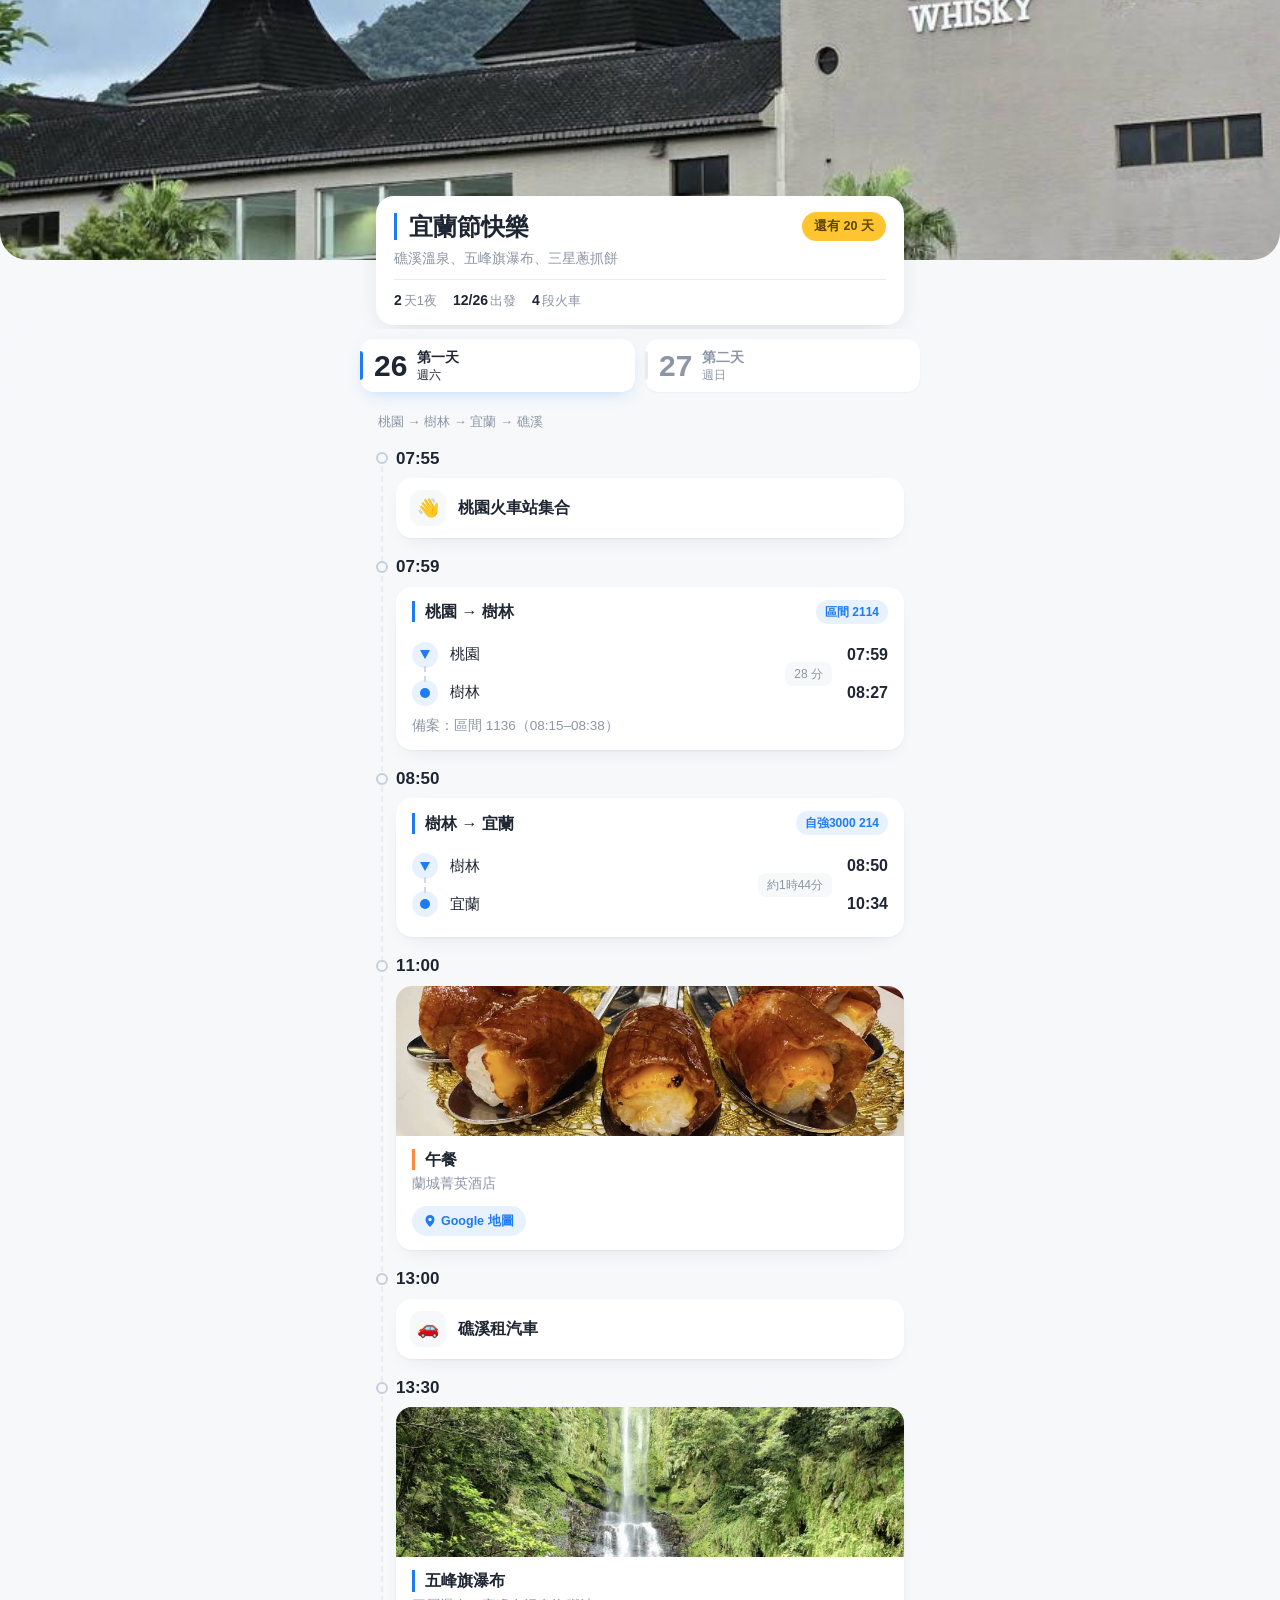
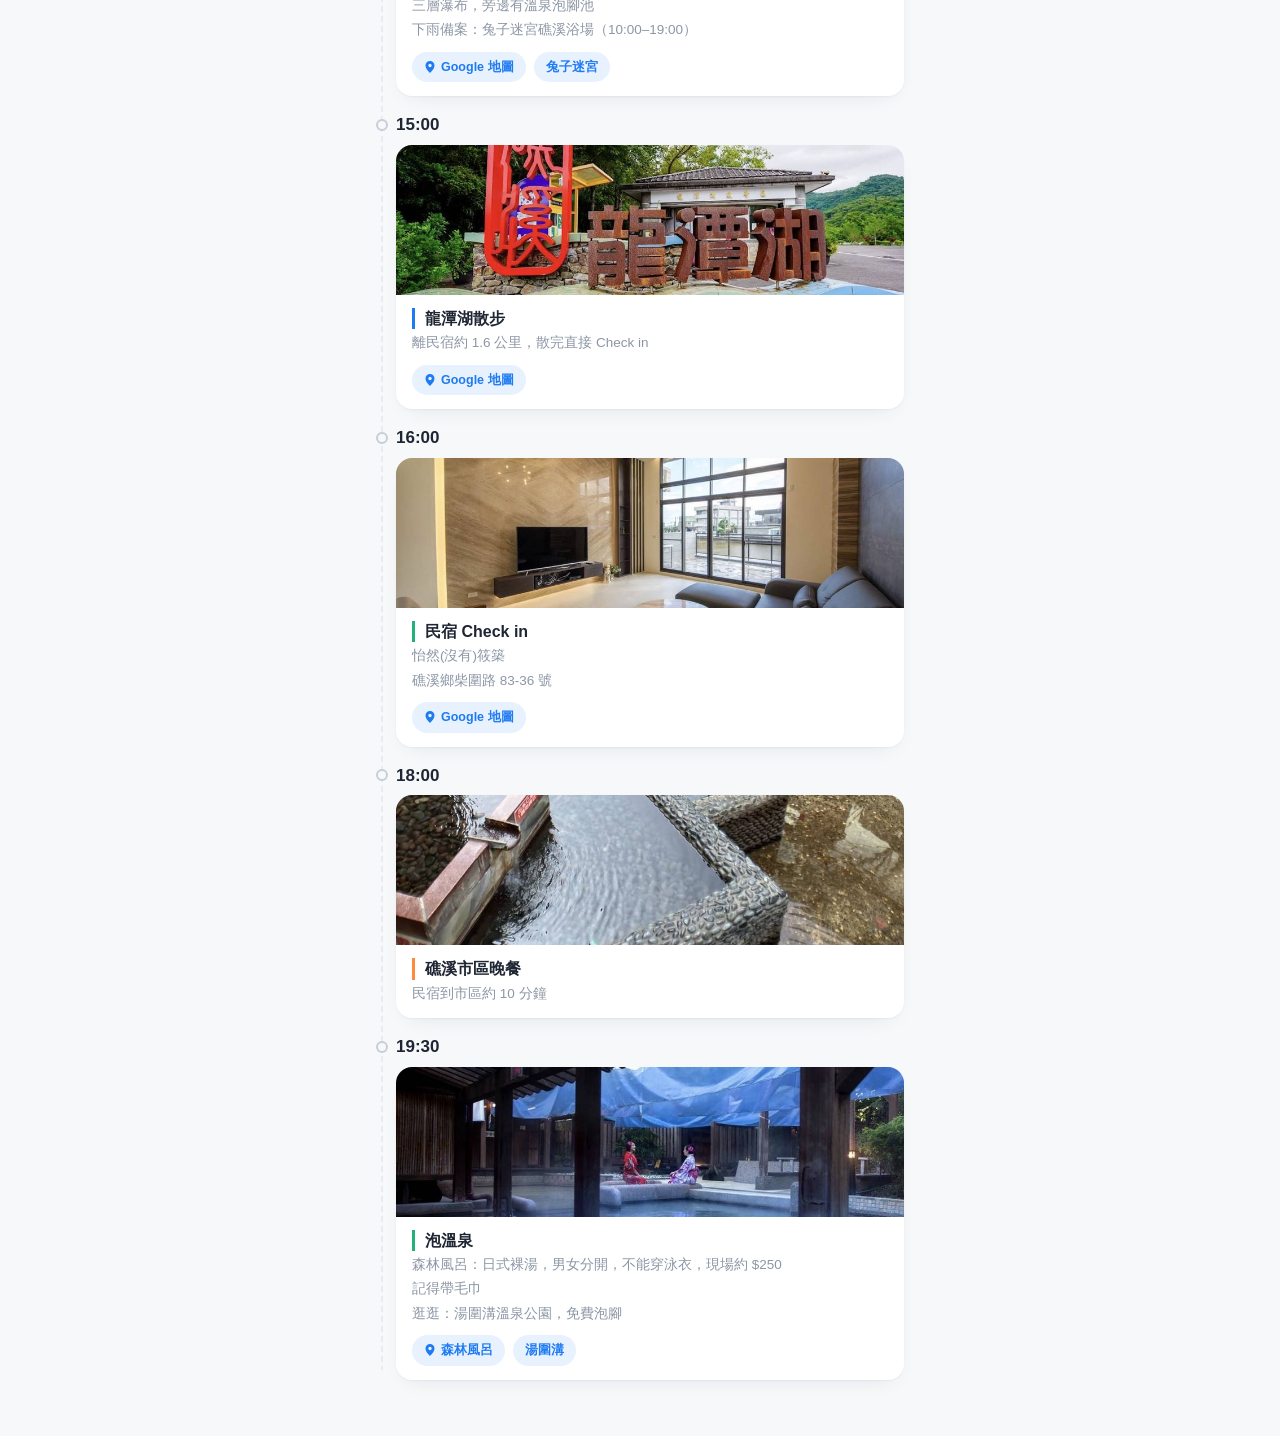
==== yilan-trip/index.html @ 86fcc251 "Publish Yilan trip itinerary" ====
<!DOCTYPE html>
<html lang="zh-Hant">
<head>
<meta charset="UTF-8">
<meta name="viewport" content="width=device-width, initial-scale=1, viewport-fit=cover">
<meta name="apple-mobile-web-app-capable" content="yes">
<meta name="theme-color" content="#f6f8fa">
<meta name="color-scheme" content="light only">
<title>宜蘭節快樂</title>
<style>
  :root{
    --bg:#f6f8fa; --card:#fff; --text:#1f2633; --sub:#8c96a5; --line:#e8ecf1;
    --blue:#1e7bf2; --blue-soft:#e8f1fe; --yellow:#ffc531;
    --k-see:#1e7bf2; --k-food:#ff8a3d; --k-stay:#22b07d; --k-train:#1e7bf2; --k-car:#16a6c9;
    --num:"DIN Alternate","DIN Condensed","Roboto Condensed","Helvetica Neue",sans-serif;
  }
  *{box-sizing:border-box;margin:0;padding:0;-webkit-tap-highlight-color:transparent}
  body{
    background:var(--bg);color:var(--text);
    font-family:-apple-system,BlinkMacSystemFont,"PingFang TC","Helvetica Neue","Noto Sans TC",sans-serif;
    font-size:15px;line-height:1.5;-webkit-font-smoothing:antialiased;
  }
  a{color:var(--blue);text-decoration:none}
  :focus-visible{outline:2px solid var(--blue);outline-offset:2px;border-radius:8px}
  .wrap{max-width:560px;margin:0 auto}
  .pic{display:block;width:100%;height:100%}
  img.pic{object-fit:cover}

  /* ---------- 封面 ---------- */
  .hero{position:relative;padding:0 0 4px}
  .hero-art{height:calc(env(safe-area-inset-top) + 260px);overflow:hidden;border-radius:0 0 28px 28px}
  .hero-art img{object-position:center 62%}
  .hero-card{
    position:relative;margin:-64px 16px 0;background:var(--card);border-radius:18px;padding:16px 18px 14px;
    box-shadow:0 10px 30px -12px rgba(31,38,51,.18);
  }
  .hero-card .top{display:flex;align-items:center;justify-content:space-between;gap:10px}
  h1{font-size:24px;font-weight:700;padding-left:12px;border-left:3px solid var(--blue);line-height:1.15}
  .cd{font-size:12.5px;font-weight:700;background:var(--yellow);color:#5a4300;padding:5px 12px;border-radius:999px;white-space:nowrap}
  .cd:empty{display:none}
  .hero-card p{color:var(--sub);font-size:13.5px;margin-top:8px}
  .meta{display:flex;flex-wrap:wrap;gap:4px 16px;margin-top:10px;padding-top:10px;border-top:1px solid var(--line);font-size:13px;color:var(--sub)}
  .meta b{font-family:var(--num);color:var(--text);font-size:14px;margin-right:2px}

  /* ---------- 日期分頁（黏在頂端） ---------- */
  .tabs{position:sticky;top:0;z-index:5;padding:calc(env(safe-area-inset-top) + 10px) 16px 10px;
    background:rgba(246,248,250,.88);-webkit-backdrop-filter:blur(14px);backdrop-filter:blur(14px)}
  .tabs .wrap{display:flex;gap:10px}
  .tabs button{
    flex:1;display:flex;align-items:center;gap:10px;text-align:left;font:inherit;color:var(--sub);
    background:var(--card);border:0;border-radius:14px;padding:9px 14px;cursor:pointer;
    box-shadow:0 1px 2px rgba(31,38,51,.05);position:relative;overflow:hidden;
  }
  .tabs button::before{content:"";position:absolute;left:0;top:12px;bottom:12px;width:3px;border-radius:0 3px 3px 0;background:var(--line)}
  .tabs button b{font-family:var(--num);font-size:30px;line-height:1;color:var(--sub)}
  .tabs button span{font-size:12px;line-height:1.35}
  .tabs button span em{display:block;font-style:normal;font-weight:600;font-size:14px}
  .tabs button.on{color:var(--text);box-shadow:0 6px 18px -8px rgba(30,123,242,.35)}
  .tabs button.on b{color:var(--text)}
  .tabs button.on::before{background:var(--blue)}

  /* ---------- 每日內容 ---------- */
  .day{padding:6px 16px calc(env(safe-area-inset-bottom) + 40px)}
  .day[hidden]{display:none}
  .day.in-l{animation:inL .28s ease-out} .day.in-r{animation:inR .28s ease-out}
  @keyframes inL{from{opacity:0;transform:translateX(-18px)}} @keyframes inR{from{opacity:0;transform:translateX(18px)}}
  @media (prefers-reduced-motion:reduce){.day.in-l,.day.in-r{animation:none}}
  .route{font-size:13px;color:var(--sub);margin:4px 0 14px 2px}

  ol{list-style:none;position:relative;padding-left:20px}
  ol::before{content:"";position:absolute;left:5px;top:10px;bottom:10px;width:2px;
    background:repeating-linear-gradient(var(--line) 0 6px,transparent 6px 10px)}
  li{margin-bottom:16px}
  .when{display:flex;align-items:center;gap:8px;margin-bottom:7px;position:relative}
  .when::before{content:"";position:absolute;left:-20px;width:12px;height:12px;border-radius:50%;
    background:var(--bg);border:2.5px solid #c5ced9;box-sizing:border-box}
  .when time{font-family:var(--num);font-weight:700;font-size:17px;font-variant-numeric:tabular-nums}
  .when time.soft{font-family:inherit;font-size:13px;color:var(--sub);font-weight:500}

  .card{background:var(--card);border-radius:16px;overflow:hidden;position:relative;
    box-shadow:0 1px 2px rgba(31,38,51,.04),0 8px 24px -14px rgba(31,38,51,.16)}
  h3{font-size:16px;font-weight:700;line-height:1.35;padding-left:10px;border-left:3px solid var(--k,var(--blue))}
  .note{color:var(--sub);font-size:13.5px;margin-top:4px}
  .k-see{--k:var(--k-see)} .k-food{--k:var(--k-food)} .k-stay{--k:var(--k-stay)}
  .k-train{--k:var(--k-train)} .k-car{--k:var(--k-car)}

  /* 地點卡：上圖下文 */
  .place .art{height:150px;overflow:hidden}
  .place .info{padding:13px 16px 14px}
  .acts{display:flex;flex-wrap:wrap;gap:8px;margin-top:11px}
  .acts a{font-size:12.5px;font-weight:600;padding:6px 12px;border-radius:999px;background:var(--blue-soft);color:var(--blue)}
  .acts a.map{display:inline-flex;align-items:center;gap:5px}
  .acts a.map svg{width:12px;height:12px}

  /* 小項目 */
  .mini{display:flex;align-items:center;gap:12px;padding:12px 14px}
  .mini .ic{flex:none;width:36px;height:36px;border-radius:11px;background:var(--bg);display:grid;place-items:center;font-size:18px}
  .mini h3{border:0;padding:0}
  .mini .note{margin-top:1px}

  /* 火車：起訖兩站 */
  .train{padding:13px 16px 14px}
  .train .head{display:flex;align-items:center;justify-content:space-between;gap:8px}
  .no{font-size:12px;font-weight:700;color:var(--blue);background:var(--blue-soft);padding:3px 9px;border-radius:999px;white-space:nowrap}
  .stops{position:relative;margin-top:12px}
  .stop{display:flex;align-items:center;gap:12px;height:38px}
  .stop i{flex:none;width:26px;height:26px;border-radius:50%;display:grid;place-items:center;background:var(--blue-soft)}
  .stop i::after{content:"";width:10px;height:10px;border-radius:50%;background:var(--blue)}
  .stop.from i::after{width:0;height:0;border-radius:0;background:none;
    border-left:5px solid transparent;border-right:5px solid transparent;border-bottom:9px solid var(--blue);transform:rotate(180deg)}
  .stop b{font-weight:500;flex:1}
  .stop time{font-family:var(--num);font-weight:700;font-size:16px}
  .stops::before{content:"";position:absolute;left:12px;top:30px;bottom:30px;border-left:2px dashed #cfd8e3}
  .dur{position:absolute;right:56px;top:50%;transform:translateY(-50%);font-size:12px;color:var(--sub);
    background:var(--bg);padding:3px 9px;border-radius:8px;font-family:var(--num)}

  /* 待安排 */
  .todo .card{background:transparent;border:1.5px dashed #d3dae3;box-shadow:none}
  .todo h3{color:var(--sub);font-weight:600}

  /* 當天狀態 */
  li.past{opacity:.42}
  li.next .when::before{background:var(--blue);border-color:var(--blue);box-shadow:0 0 0 4px var(--blue-soft)}
  li.next .when time{color:var(--blue)}
  li.next .when::after{content:"下一站";font-size:11.5px;font-weight:700;color:#fff;background:var(--blue);padding:2px 8px;border-radius:999px}
  li.next .card{box-shadow:0 0 0 2px var(--blue),0 10px 26px -12px rgba(30,123,242,.45)}
</style>
</head>
<body>

<!-- ===== 插圖（全部內嵌，離線可看） ===== -->
<svg width="0" height="0" style="position:absolute" aria-hidden="true">
  <defs>
    <linearGradient id="sky" x1="0" y1="0" x2="0" y2="1"><stop offset="0" stop-color="#bcd1dd"/><stop offset="1" stop-color="#eef3f6"/></linearGradient>
    <linearGradient id="night" x1="0" y1="0" x2="0" y2="1"><stop offset="0" stop-color="#2c4563"/><stop offset="1" stop-color="#6e8ba8"/></linearGradient>
    <linearGradient id="water" x1="0" y1="0" x2="0" y2="1"><stop offset="0" stop-color="#a9c6d4"/><stop offset="1" stop-color="#cfe0e8"/></linearGradient>
  </defs>


  <!-- 五峰旗瀑布 -->
  <symbol id="i-fall">
    <rect width="320" height="150" fill="url(#sky)"/>
    <rect x="110" y="0" width="90" height="150" fill="#7a95a4"/>
    <path d="M0 0 H124 L134 40 L120 82 L130 150 H0Z" fill="#8ea7b4"/>
    <path d="M320 0 H190 L178 52 L190 96 L180 150 H320Z" fill="#9cb2be"/>
    <rect x="148" y="0" width="16" height="46" rx="3" fill="#eef5f8"/>
    <ellipse cx="156" cy="50" rx="20" ry="5" fill="#cfe2ea"/>
    <rect x="150" y="52" width="13" height="40" rx="3" fill="#eef5f8"/>
    <ellipse cx="156" cy="96" rx="24" ry="6" fill="#cfe2ea"/>
    <rect x="145" y="98" width="22" height="30" rx="3" fill="#eef5f8"/>
    <ellipse cx="156" cy="136" rx="78" ry="14" fill="url(#water)"/>
    <g fill="#8fb18b"><circle cx="20" cy="20" r="18"/><circle cx="48" cy="12" r="14"/><circle cx="300" cy="22" r="20"/><circle cx="272" cy="12" r="14"/><circle cx="30" cy="132" r="22"/><circle cx="296" cy="130" r="24"/></g>
    <g fill="#fff" opacity=".45"><circle cx="140" cy="120" r="10"/><circle cx="172" cy="124" r="12"/></g>
  </symbol>

  <!-- 龍潭湖 -->
  <symbol id="i-lake">
    <rect width="320" height="150" fill="url(#sky)"/>
    <path d="M0 70 L60 38 L112 62 L162 32 L222 60 L272 42 L320 64 V92 H0Z" fill="#a3bac6"/>
    <path d="M0 86 Q20 74 40 84 Q60 72 82 84 Q104 74 126 86 Q150 74 174 86 Q196 76 220 86 Q244 74 266 86 Q292 76 320 84 V94 H0Z" fill="#87a98a"/>
    <rect y="92" width="320" height="58" fill="url(#water)"/>
    <path d="M0 92 L60 118 L112 100 L162 124 L222 102 L272 116 L320 98 V92Z" fill="#a3bac6" opacity=".35"/>
    <rect x="226" y="80" width="30" height="12" fill="#f4f7f8"/><path d="M222 81 L241 70 L260 81Z" fill="#6f8796"/>
    <path d="M40 120 H80 M150 134 H200 M240 126 H270" stroke="#fff" stroke-width="2" stroke-linecap="round" opacity=".7"/>
  </symbol>

  <!-- 民宿 -->
  <symbol id="i-house">
    <rect width="320" height="150" fill="url(#sky)"/>
    <path d="M0 96 L70 70 L140 88 L210 66 L320 92 V150 H0Z" fill="#b2c6cf"/>
    <rect y="114" width="320" height="36" fill="#c8dabd"/>
    <path d="M150 150 L162 118 H180 L196 150Z" fill="#e6e1d6"/>
    <rect x="114" y="54" width="112" height="64" fill="#f7f9fa"/>
    <path d="M104 57 L170 28 L236 57Z" fill="#6f8796"/>
    <g fill="#b6ccd8"><rect x="126" y="66" width="20" height="16" rx="2"/><rect x="160" y="66" width="20" height="16" rx="2"/><rect x="194" y="66" width="20" height="16" rx="2"/><rect x="126" y="92" width="20" height="16" rx="2"/><rect x="194" y="92" width="20" height="16" rx="2"/></g>
    <rect x="162" y="92" width="16" height="26" rx="2" fill="#a48a6e"/>
    <g fill="#8fb18b"><circle cx="70" cy="100" r="22"/><circle cx="92" cy="110" r="14"/><circle cx="262" cy="98" r="24"/><circle cx="286" cy="110" r="16"/></g>
  </symbol>



  <!-- 餐桌 -->
  <symbol id="i-food">
    <rect width="320" height="150" fill="#efe8de"/>
    <path d="M0 30 H320 M0 72 H320 M0 114 H320" stroke="#e6ddcf" stroke-width="3"/>
    <circle cx="124" cy="78" r="46" fill="#fff"/>
    <circle cx="124" cy="78" r="36" fill="#eaa75c"/>
    <path d="M100 70 q12 -10 24 0 t24 0 M96 84 q14 -10 28 0 t26 0" fill="none" stroke="#f7dca6" stroke-width="4" stroke-linecap="round"/>
    <circle cx="138" cy="66" r="9" fill="#fff8e6"/><circle cx="138" cy="66" r="4.5" fill="#f5b941"/>
    <g fill="#7da548"><circle cx="110" cy="92" r="2.5"/><circle cx="118" cy="60" r="2.5"/><circle cx="144" cy="88" r="2.5"/></g>
    <circle cx="226" cy="58" r="28" fill="#fff"/>
    <g fill="#f1e2c4"><ellipse cx="216" cy="56" rx="10" ry="7"/><ellipse cx="236" cy="52" rx="10" ry="7"/><ellipse cx="228" cy="68" rx="10" ry="7"/></g>
    <path d="M196 128 L296 98 M200 136 L298 108" stroke="#8b6a4e" stroke-width="4" stroke-linecap="round"/>
    <circle cx="44" cy="40" r="16" fill="#fff"/><circle cx="44" cy="40" r="11" fill="#c9b27e"/>
  </symbol>
</svg>

<header class="hero">
  <div class="hero-art"><img class="pic" alt="" src="[data-uri]"></div>
  <div class="wrap">
    <div class="hero-card">
      <div class="top"><h1>宜蘭節快樂</h1><span class="cd" id="countdown"></span></div>
      <p>礁溪溫泉、五峰旗瀑布、三星蔥抓餅</p>
      <div class="meta">
        <span><b>2</b>天1夜</span><span><b>12/26</b>出發</span><span><b>4</b>段火車</span>
      </div>
    </div>
  </div>
</header>

<nav class="tabs" id="tabs"><div class="wrap">
  <button class="on" data-day="0"><b>26</b><span><em>第一天</em>週六</span></button>
  <button data-day="1"><b>27</b><span><em>第二天</em>週日</span></button>
</div></nav>

<main class="wrap" id="days">

  <!-- ========== 12/26 ========== -->
  <section class="day" data-date="2026-12-26">
    <p class="route">桃園 → 樹林 → 宜蘭 → 礁溪</p>
    <ol>
      <li data-time="07:55">
        <div class="when"><time>07:55</time></div>
        <div class="card mini"><span class="ic">👋</span><div><h3>桃園火車站集合</h3></div></div>
      </li>
      <li data-time="07:59" class="k-train">
        <div class="when"><time>07:59</time></div>
        <div class="card train">
          <div class="head"><h3>桃園 → 樹林</h3><span class="no">區間 2114</span></div>
          <div class="stops">
            <div class="stop from"><i></i><b>桃園</b><time>07:59</time></div>
            <div class="stop to"><i></i><b>樹林</b><time>08:27</time></div>
            <span class="dur">28 分</span>
          </div>
          <p class="note">備案：區間 1136（08:15–08:38）</p>
        </div>
      </li>
      <li data-time="08:50" class="k-train">
        <div class="when"><time>08:50</time></div>
        <div class="card train">
          <div class="head"><h3>樹林 → 宜蘭</h3><span class="no">自強3000 214</span></div>
          <div class="stops">
            <div class="stop from"><i></i><b>樹林</b><time>08:50</time></div>
            <div class="stop to"><i></i><b>宜蘭</b><time>10:34</time></div>
            <span class="dur">約1時44分</span>
          </div>
        </div>
      </li>
      <li data-time="11:00" class="k-food">
        <div class="when"><time>11:00</time></div>
        <div class="card place">
          <div class="art"><img class="pic" alt="" src="[data-uri]"></div>
          <div class="info">
            <h3>午餐</h3>
            <p class="note">蘭城菁英酒店</p>
            <div class="acts"><a class="map" href="https://www.google.com/maps/search/?api=1&query=蘭城晶英酒店"><svg viewBox="0 0 12 12"><path d="M6 0a4.5 4.5 0 0 0-4.5 4.5C1.5 8 6 12 6 12s4.5-4 4.5-7.5A4.5 4.5 0 0 0 6 0Zm0 6.2a1.7 1.7 0 1 1 0-3.4 1.7 1.7 0 0 1 0 3.4Z" fill="currentColor"/></svg>Google 地圖</a></div>
          </div>
        </div>
      </li>
      <li data-time="13:00" class="k-car">
        <div class="when"><time>13:00</time></div>
        <div class="card mini"><span class="ic">🚗</span><div><h3>礁溪租汽車</h3></div></div>
      </li>
      <li data-time="13:30" class="k-see">
        <div class="when"><time>13:30</time></div>
        <div class="card place">
          <div class="art"><img class="pic" alt="" src="[data-uri]"></div>
          <div class="info">
            <h3>五峰旗瀑布</h3>
            <p class="note">三層瀑布，旁邊有溫泉泡腳池</p>
            <p class="note">下雨備案：兔子迷宮礁溪浴場（10:00–19:00）</p>
            <div class="acts">
              <a class="map" href="https://www.google.com/maps/search/?api=1&query=五峰旗瀑布"><svg viewBox="0 0 12 12"><path d="M6 0a4.5 4.5 0 0 0-4.5 4.5C1.5 8 6 12 6 12s4.5-4 4.5-7.5A4.5 4.5 0 0 0 6 0Zm0 6.2a1.7 1.7 0 1 1 0-3.4 1.7 1.7 0 0 1 0 3.4Z" fill="currentColor"/></svg>Google 地圖</a>
              <a href="https://www.google.com/maps/search/?api=1&query=兔子迷宮礁溪浴場">兔子迷宮</a>
            </div>
          </div>
        </div>
      </li>
      <li data-time="15:00" class="k-see">
        <div class="when"><time>15:00</time></div>
        <div class="card place">
          <div class="art"><img class="pic" alt="" src="[data-uri]"></div>
          <div class="info">
            <h3>龍潭湖散步</h3>
            <p class="note">離民宿約 1.6 公里，散完直接 Check in</p>
            <div class="acts"><a class="map" href="https://www.google.com/maps/search/?api=1&query=龍潭湖風景區"><svg viewBox="0 0 12 12"><path d="M6 0a4.5 4.5 0 0 0-4.5 4.5C1.5 8 6 12 6 12s4.5-4 4.5-7.5A4.5 4.5 0 0 0 6 0Zm0 6.2a1.7 1.7 0 1 1 0-3.4 1.7 1.7 0 0 1 0 3.4Z" fill="currentColor"/></svg>Google 地圖</a></div>
          </div>
        </div>
      </li>
      <li data-time="16:00" class="k-stay">
        <div class="when"><time>16:00</time></div>
        <div class="card place">
          <div class="art"><img class="pic" alt="" src="[data-uri]"></div>
          <div class="info">
            <h3>民宿 Check in</h3>
            <p class="note">怡然(沒有)筱築</p>
            <p class="note">礁溪鄉柴圍路 83-36 號</p>
            <div class="acts"><a class="map" href="https://www.google.com/maps/search/?api=1&query=宜蘭縣礁溪鄉柴圍路83-36號"><svg viewBox="0 0 12 12"><path d="M6 0a4.5 4.5 0 0 0-4.5 4.5C1.5 8 6 12 6 12s4.5-4 4.5-7.5A4.5 4.5 0 0 0 6 0Zm0 6.2a1.7 1.7 0 1 1 0-3.4 1.7 1.7 0 0 1 0 3.4Z" fill="currentColor"/></svg>Google 地圖</a></div>
          </div>
        </div>
      </li>
      <li data-time="18:00" class="k-food">
        <div class="when"><time>18:00</time></div>
        <div class="card place">
          <div class="art"><img class="pic" alt="" src="[data-uri]"></div>
          <div class="info">
            <h3>礁溪市區晚餐</h3>
            <p class="note">民宿到市區約 10 分鐘</p>
          </div>
        </div>
      </li>
      <li data-time="19:30" class="k-stay">
        <div class="when"><time>19:30</time></div>
        <div class="card place">
          <div class="art"><img class="pic" alt="" src="[data-uri]"></div>
          <div class="info">
            <h3>泡溫泉</h3>
            <p class="note">森林風呂：日式裸湯，男女分開，不能穿泳衣，現場約 $250</p>
            <p class="note">記得帶毛巾</p>
            <p class="note">逛逛：湯圍溝溫泉公園，免費泡腳</p>
            <div class="acts">
              <a class="map" href="https://www.google.com/maps/search/?api=1&query=礁溪溫泉公園森林風呂"><svg viewBox="0 0 12 12"><path d="M6 0a4.5 4.5 0 0 0-4.5 4.5C1.5 8 6 12 6 12s4.5-4 4.5-7.5A4.5 4.5 0 0 0 6 0Zm0 6.2a1.7 1.7 0 1 1 0-3.4 1.7 1.7 0 0 1 0 3.4Z" fill="currentColor"/></svg>森林風呂</a>
              <a href="https://www.google.com/maps/search/?api=1&query=湯圍溝溫泉公園">湯圍溝</a>
            </div>
          </div>
        </div>
      </li>
    </ol>
  </section>

  <!-- ========== 12/27 ========== -->
  <section class="day" data-date="2026-12-27" hidden>
    <p class="route">礁溪 → 三星 → 宜蘭 → 桃園</p>
    <ol>
      <li data-time="12:00" class="k-stay">
        <div class="when"><time>12:00</time></div>
        <div class="card mini"><span class="ic">🧳</span><div><h3>民宿退房出發</h3><p class="note">開車到三星約 40 分鐘</p></div></div>
      </li>
      <li data-time="12:45" class="k-food">
        <div class="when"><time>12:45</time></div>
        <div class="card place">
          <div class="art"><img class="pic" alt="" src="[data-uri]"></div>
          <div class="info">
            <h3>午餐：謝師父上菜</h3>
            <p class="note">無菜單料理，需先電話訂位、選每人價位</p>
            <p class="note">三星鄉三星路四段 361 號</p>
            <div class="acts">
              <a class="map" href="https://www.google.com/maps/search/?api=1&query=謝師父上菜 宜蘭縣三星鄉三星路四段361號"><svg viewBox="0 0 12 12"><path d="M6 0a4.5 4.5 0 0 0-4.5 4.5C1.5 8 6 12 6 12s4.5-4 4.5-7.5A4.5 4.5 0 0 0 6 0Zm0 6.2a1.7 1.7 0 1 1 0-3.4 1.7 1.7 0 0 1 0 3.4Z" fill="currentColor"/></svg>Google 地圖</a>
              <a href="tel:039893638">訂位 03-989-3638</a>
            </div>
          </div>
        </div>
      </li>
      <li data-time="14:30" class="k-see">
        <div class="when"><time>14:30</time></div>
        <div class="card place">
          <div class="art"><img class="pic" alt="" src="[data-uri]"></div>
          <div class="info">
            <h3>🫓 三星蔥抓餅 DIY</h3>
            <p class="note">星寶蔥體驗農場，需預約 14:30 場次，約 1–1.5 小時</p>
            <p class="note">三星鄉東興路 7-5 號</p>
            <div class="acts">
              <a class="map" href="https://www.google.com/maps/search/?api=1&query=星寶蔥體驗農場"><svg viewBox="0 0 12 12"><path d="M6 0a4.5 4.5 0 0 0-4.5 4.5C1.5 8 6 12 6 12s4.5-4 4.5-7.5A4.5 4.5 0 0 0 6 0Zm0 6.2a1.7 1.7 0 1 1 0-3.4 1.7 1.7 0 0 1 0 3.4Z" fill="currentColor"/></svg>Google 地圖</a>
              <a href="https://sinbow.rezio.shop/zh-TW">線上購票</a>
              <a href="https://www.sinbowfarm.com">官網</a>
            </div>
          </div>
        </div>
      </li>
      <li data-time="16:00" class="todo">
        <div class="when"><time>16:00</time></div>
        <div class="card mini"><span class="ic">✏️</span><div><h3>還車、晚餐（待安排）</h3></div></div>
      </li>
      <li data-time="21:04" class="k-train">
        <div class="when"><time>21:04</time></div>
        <div class="card train">
          <div class="head"><h3>宜蘭 → 桃園</h3><span class="no">區間快 4037</span></div>
          <div class="stops">
            <div class="stop from"><i></i><b>宜蘭</b><time>21:04</time></div>
            <div class="stop to"><i></i><b>桃園</b><time>23:27</time></div>
            <span class="dur">2時23分</span>
          </div>
          <p class="note">21:02 進站</p>
        </div>
      </li>
      <li data-time="23:27">
        <div class="when"><time>23:27</time></div>
        <div class="card mini"><span class="ic">🏠</span><div><h3>抵達桃園</h3></div></div>
      </li>
    </ol>
  </section>

</main>

<script>
(function(){
  var days=[].slice.call(document.querySelectorAll('.day')),
      tabs=[].slice.call(document.querySelectorAll('#tabs button')),
      bar=document.getElementById('tabs'),
      cur=0,
      pad=function(n){return (n<10?'0':'')+n},
      now=new Date(),
      today=now.getFullYear()+'-'+pad(now.getMonth()+1)+'-'+pad(now.getDate()),
      nowMin=now.getHours()*60+now.getMinutes();

  function show(i,animate){
    if(i<0||i>=days.length||i===cur&&animate) return;
    var dir=i>cur?'in-r':'in-l';
    days.forEach(function(d,j){d.hidden=j!==i;d.classList.remove('in-l','in-r')});
    tabs.forEach(function(t,j){t.classList.toggle('on',j===i)});
    if(animate){ void days[i].offsetWidth; days[i].classList.add(dir);
      var top=document.getElementById('days').offsetTop-bar.offsetHeight; if(window.scrollY>top) window.scrollTo({top:top}); }
    cur=i;
  }
  tabs.forEach(function(t,i){t.addEventListener('click',function(){show(i,true)})});

  // 左右滑動切換天
  var sx=0,sy=0;
  document.getElementById('days').addEventListener('touchstart',function(e){sx=e.touches[0].clientX;sy=e.touches[0].clientY},{passive:true});
  document.getElementById('days').addEventListener('touchend',function(e){
    var dx=e.changedTouches[0].clientX-sx,dy=e.changedTouches[0].clientY-sy;
    if(Math.abs(dx)>60&&Math.abs(dx)>Math.abs(dy)*1.5) show(cur+(dx<0?1:-1),true);
  },{passive:true});

  // 倒數
  var first=days[0].dataset.date,last=days[days.length-1].dataset.date,
      cd=document.getElementById('countdown'),
      diff=Math.round((new Date(first+'T00:00')-new Date(today+'T00:00'))/864e5);
  if(diff>0) cd.textContent='還有 '+diff+' 天';
  else if(today<=last) cd.textContent='出遊中';

  // 當天：已結束的變淡、標出下一站
  days.forEach(function(d,di){
    if(d.dataset.date!==today) return;
    show(di,false);
    var items=[].slice.call(d.querySelectorAll('li')),prev=0,mins=items.map(function(li){
      var t=li.dataset.time;
      if(t){var p=t.split(':');prev=+p[0]*60+ +p[1]}
      return prev;
    });
    var marked=false;
    items.forEach(function(li,i){
      var after=mins.slice(i+1).filter(function(m){return m>mins[i]})[0];
      if(after!==undefined&&after<=nowMin) li.classList.add('past');
      else if(!marked&&mins[i]>nowMin){li.classList.add('next');marked=true}
    });
  });
})();
</script>
</body>
</html>
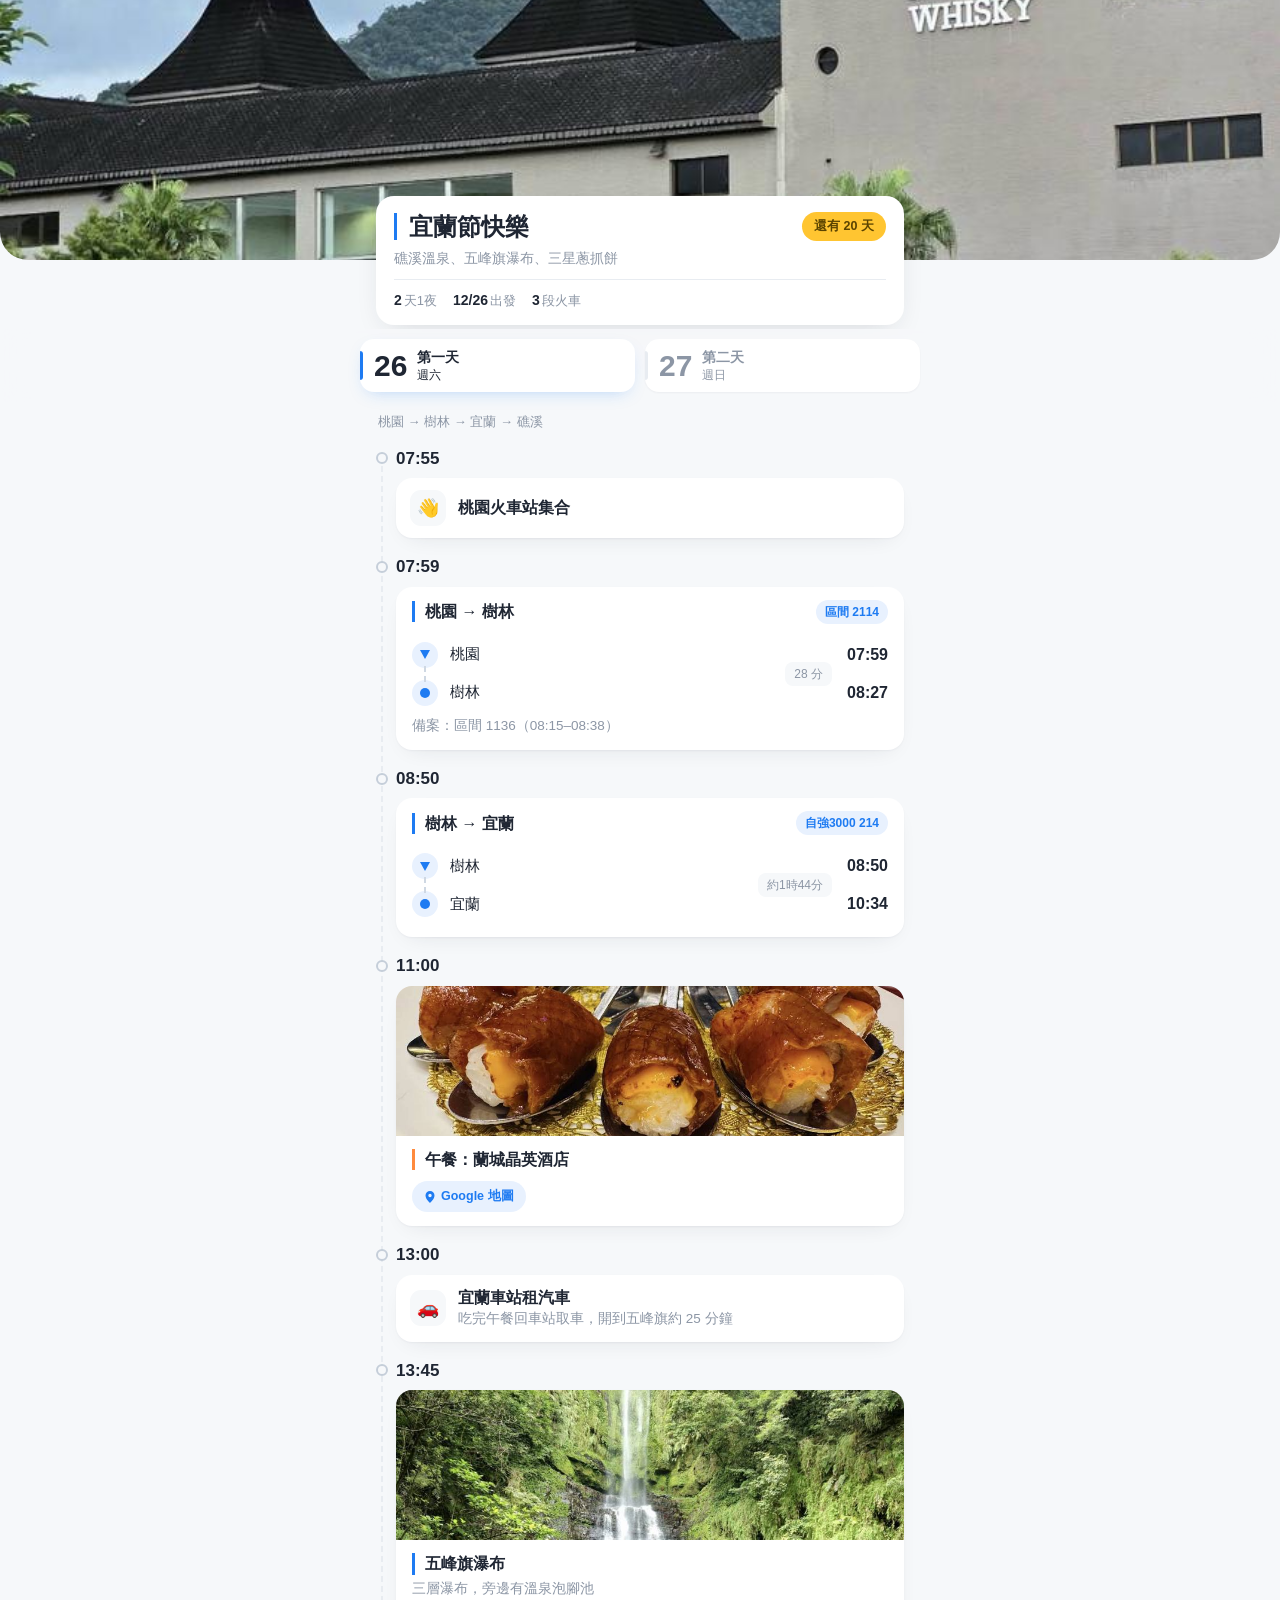
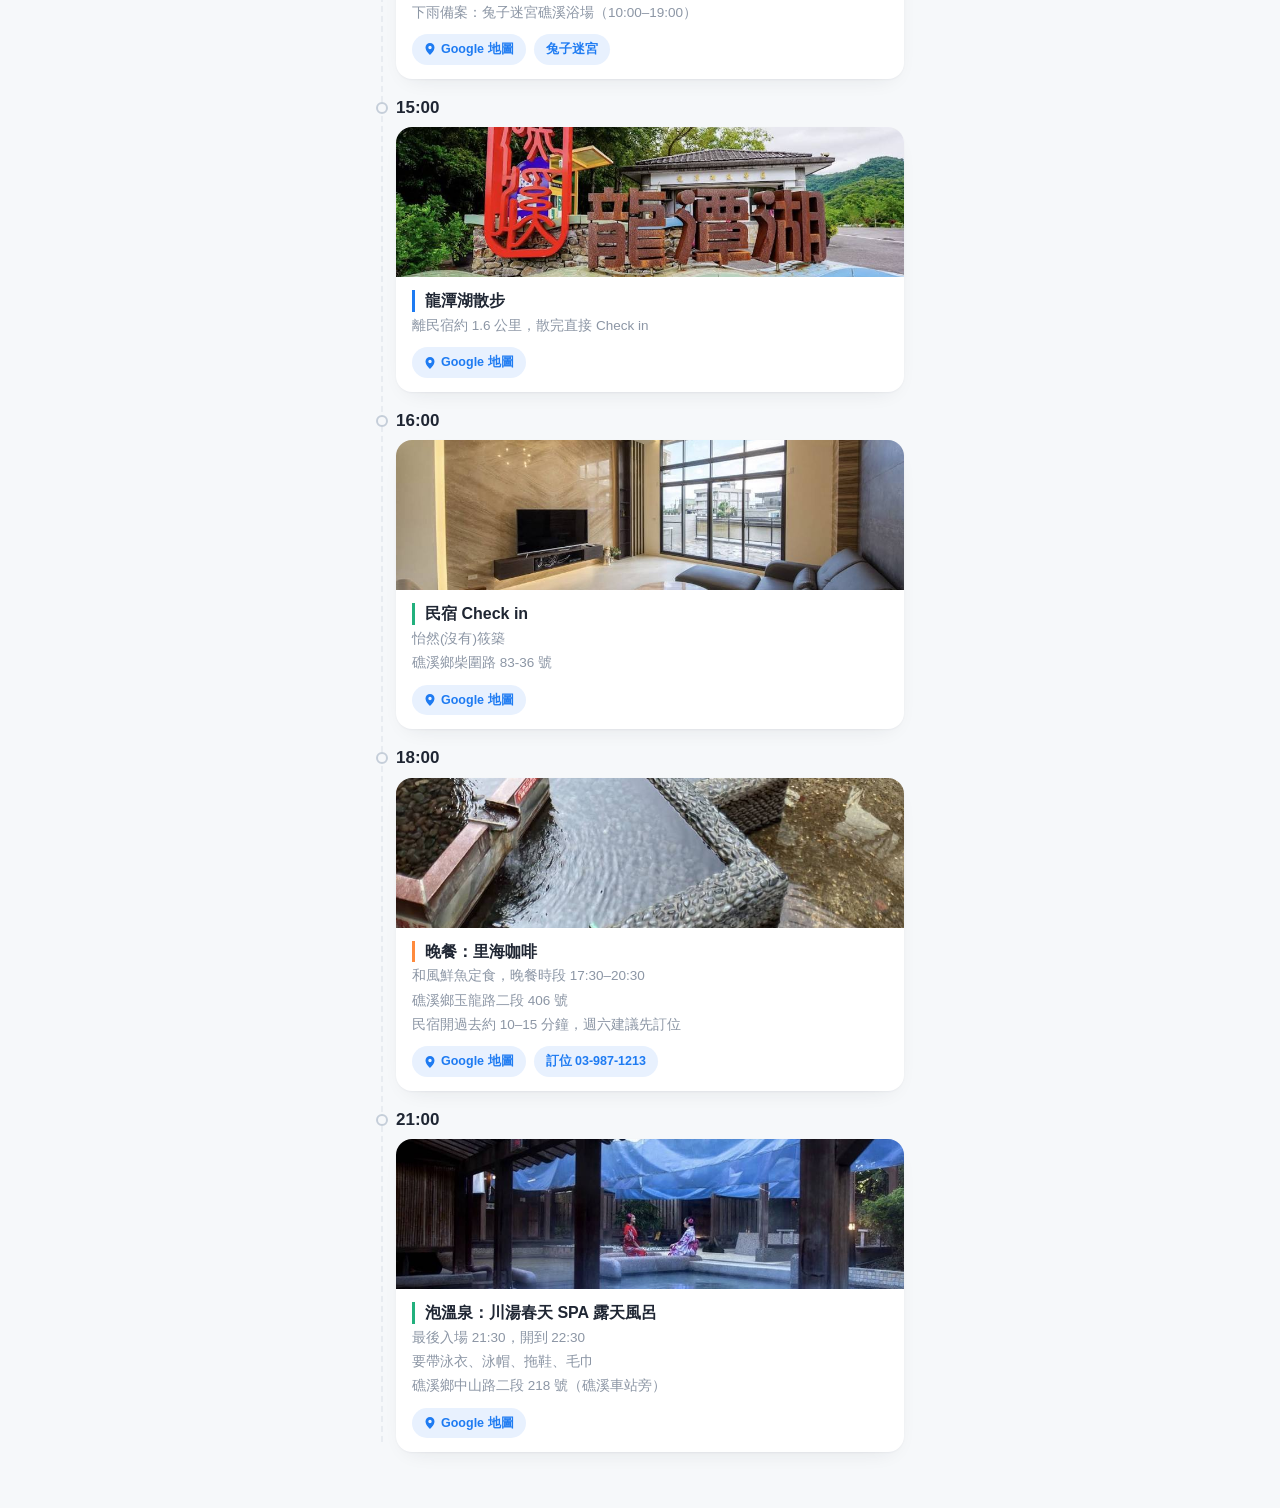
==== commit 1996a149: "Update Yilan trip itinerary: 川湯春天, 甕窯雞, 里海咖啡, rental at 宜蘭車站 Co-Authored-By: Claude Opus 5.5 <norepl" ====
--- a/yilan-trip/index.html
+++ b/yilan-trip/index.html
@@ -128,72 +128,6 @@
 </head>
 <body>
 
-<!-- ===== 插圖（全部內嵌，離線可看） ===== -->
-<svg width="0" height="0" style="position:absolute" aria-hidden="true">
-  <defs>
-    <linearGradient id="sky" x1="0" y1="0" x2="0" y2="1"><stop offset="0" stop-color="#bcd1dd"/><stop offset="1" stop-color="#eef3f6"/></linearGradient>
-    <linearGradient id="night" x1="0" y1="0" x2="0" y2="1"><stop offset="0" stop-color="#2c4563"/><stop offset="1" stop-color="#6e8ba8"/></linearGradient>
-    <linearGradient id="water" x1="0" y1="0" x2="0" y2="1"><stop offset="0" stop-color="#a9c6d4"/><stop offset="1" stop-color="#cfe0e8"/></linearGradient>
-  </defs>
-
-
-  <!-- 五峰旗瀑布 -->
-  <symbol id="i-fall">
-    <rect width="320" height="150" fill="url(#sky)"/>
-    <rect x="110" y="0" width="90" height="150" fill="#7a95a4"/>
-    <path d="M0 0 H124 L134 40 L120 82 L130 150 H0Z" fill="#8ea7b4"/>
-    <path d="M320 0 H190 L178 52 L190 96 L180 150 H320Z" fill="#9cb2be"/>
-    <rect x="148" y="0" width="16" height="46" rx="3" fill="#eef5f8"/>
-    <ellipse cx="156" cy="50" rx="20" ry="5" fill="#cfe2ea"/>
-    <rect x="150" y="52" width="13" height="40" rx="3" fill="#eef5f8"/>
-    <ellipse cx="156" cy="96" rx="24" ry="6" fill="#cfe2ea"/>
-    <rect x="145" y="98" width="22" height="30" rx="3" fill="#eef5f8"/>
-    <ellipse cx="156" cy="136" rx="78" ry="14" fill="url(#water)"/>
-    <g fill="#8fb18b"><circle cx="20" cy="20" r="18"/><circle cx="48" cy="12" r="14"/><circle cx="300" cy="22" r="20"/><circle cx="272" cy="12" r="14"/><circle cx="30" cy="132" r="22"/><circle cx="296" cy="130" r="24"/></g>
-    <g fill="#fff" opacity=".45"><circle cx="140" cy="120" r="10"/><circle cx="172" cy="124" r="12"/></g>
-  </symbol>
-
-  <!-- 龍潭湖 -->
-  <symbol id="i-lake">
-    <rect width="320" height="150" fill="url(#sky)"/>
-    <path d="M0 70 L60 38 L112 62 L162 32 L222 60 L272 42 L320 64 V92 H0Z" fill="#a3bac6"/>
-    <path d="M0 86 Q20 74 40 84 Q60 72 82 84 Q104 74 126 86 Q150 74 174 86 Q196 76 220 86 Q244 74 266 86 Q292 76 320 84 V94 H0Z" fill="#87a98a"/>
-    <rect y="92" width="320" height="58" fill="url(#water)"/>
-    <path d="M0 92 L60 118 L112 100 L162 124 L222 102 L272 116 L320 98 V92Z" fill="#a3bac6" opacity=".35"/>
-    <rect x="226" y="80" width="30" height="12" fill="#f4f7f8"/><path d="M222 81 L241 70 L260 81Z" fill="#6f8796"/>
-    <path d="M40 120 H80 M150 134 H200 M240 126 H270" stroke="#fff" stroke-width="2" stroke-linecap="round" opacity=".7"/>
-  </symbol>
-
-  <!-- 民宿 -->
-  <symbol id="i-house">
-    <rect width="320" height="150" fill="url(#sky)"/>
-    <path d="M0 96 L70 70 L140 88 L210 66 L320 92 V150 H0Z" fill="#b2c6cf"/>
-    <rect y="114" width="320" height="36" fill="#c8dabd"/>
-    <path d="M150 150 L162 118 H180 L196 150Z" fill="#e6e1d6"/>
-    <rect x="114" y="54" width="112" height="64" fill="#f7f9fa"/>
-    <path d="M104 57 L170 28 L236 57Z" fill="#6f8796"/>
-    <g fill="#b6ccd8"><rect x="126" y="66" width="20" height="16" rx="2"/><rect x="160" y="66" width="20" height="16" rx="2"/><rect x="194" y="66" width="20" height="16" rx="2"/><rect x="126" y="92" width="20" height="16" rx="2"/><rect x="194" y="92" width="20" height="16" rx="2"/></g>
-    <rect x="162" y="92" width="16" height="26" rx="2" fill="#a48a6e"/>
-    <g fill="#8fb18b"><circle cx="70" cy="100" r="22"/><circle cx="92" cy="110" r="14"/><circle cx="262" cy="98" r="24"/><circle cx="286" cy="110" r="16"/></g>
-  </symbol>
-
-
-
-  <!-- 餐桌 -->
-  <symbol id="i-food">
-    <rect width="320" height="150" fill="#efe8de"/>
-    <path d="M0 30 H320 M0 72 H320 M0 114 H320" stroke="#e6ddcf" stroke-width="3"/>
-    <circle cx="124" cy="78" r="46" fill="#fff"/>
-    <circle cx="124" cy="78" r="36" fill="#eaa75c"/>
-    <path d="M100 70 q12 -10 24 0 t24 0 M96 84 q14 -10 28 0 t26 0" fill="none" stroke="#f7dca6" stroke-width="4" stroke-linecap="round"/>
-    <circle cx="138" cy="66" r="9" fill="#fff8e6"/><circle cx="138" cy="66" r="4.5" fill="#f5b941"/>
-    <g fill="#7da548"><circle cx="110" cy="92" r="2.5"/><circle cx="118" cy="60" r="2.5"/><circle cx="144" cy="88" r="2.5"/></g>
-    <circle cx="226" cy="58" r="28" fill="#fff"/>
-    <g fill="#f1e2c4"><ellipse cx="216" cy="56" rx="10" ry="7"/><ellipse cx="236" cy="52" rx="10" ry="7"/><ellipse cx="228" cy="68" rx="10" ry="7"/></g>
-    <path d="M196 128 L296 98 M200 136 L298 108" stroke="#8b6a4e" stroke-width="4" stroke-linecap="round"/>
-    <circle cx="44" cy="40" r="16" fill="#fff"/><circle cx="44" cy="40" r="11" fill="#c9b27e"/>
-  </symbol>
-</svg>
 
 <header class="hero">
   <div class="hero-art"><img class="pic" alt="" src="[data-uri]"></div>
@@ -202,7 +136,7 @@
       <div class="top"><h1>宜蘭節快樂</h1><span class="cd" id="countdown"></span></div>
       <p>礁溪溫泉、五峰旗瀑布、三星蔥抓餅</p>
       <div class="meta">
-        <span><b>2</b>天1夜</span><span><b>12/26</b>出發</span><span><b>4</b>段火車</span>
+        <span><b>2</b>天1夜</span><span><b>12/26</b>出發</span><span><b>3</b>段火車</span>
       </div>
     </div>
   </div>
@@ -251,18 +185,17 @@
         <div class="card place">
           <div class="art"><img class="pic" alt="" src="[data-uri]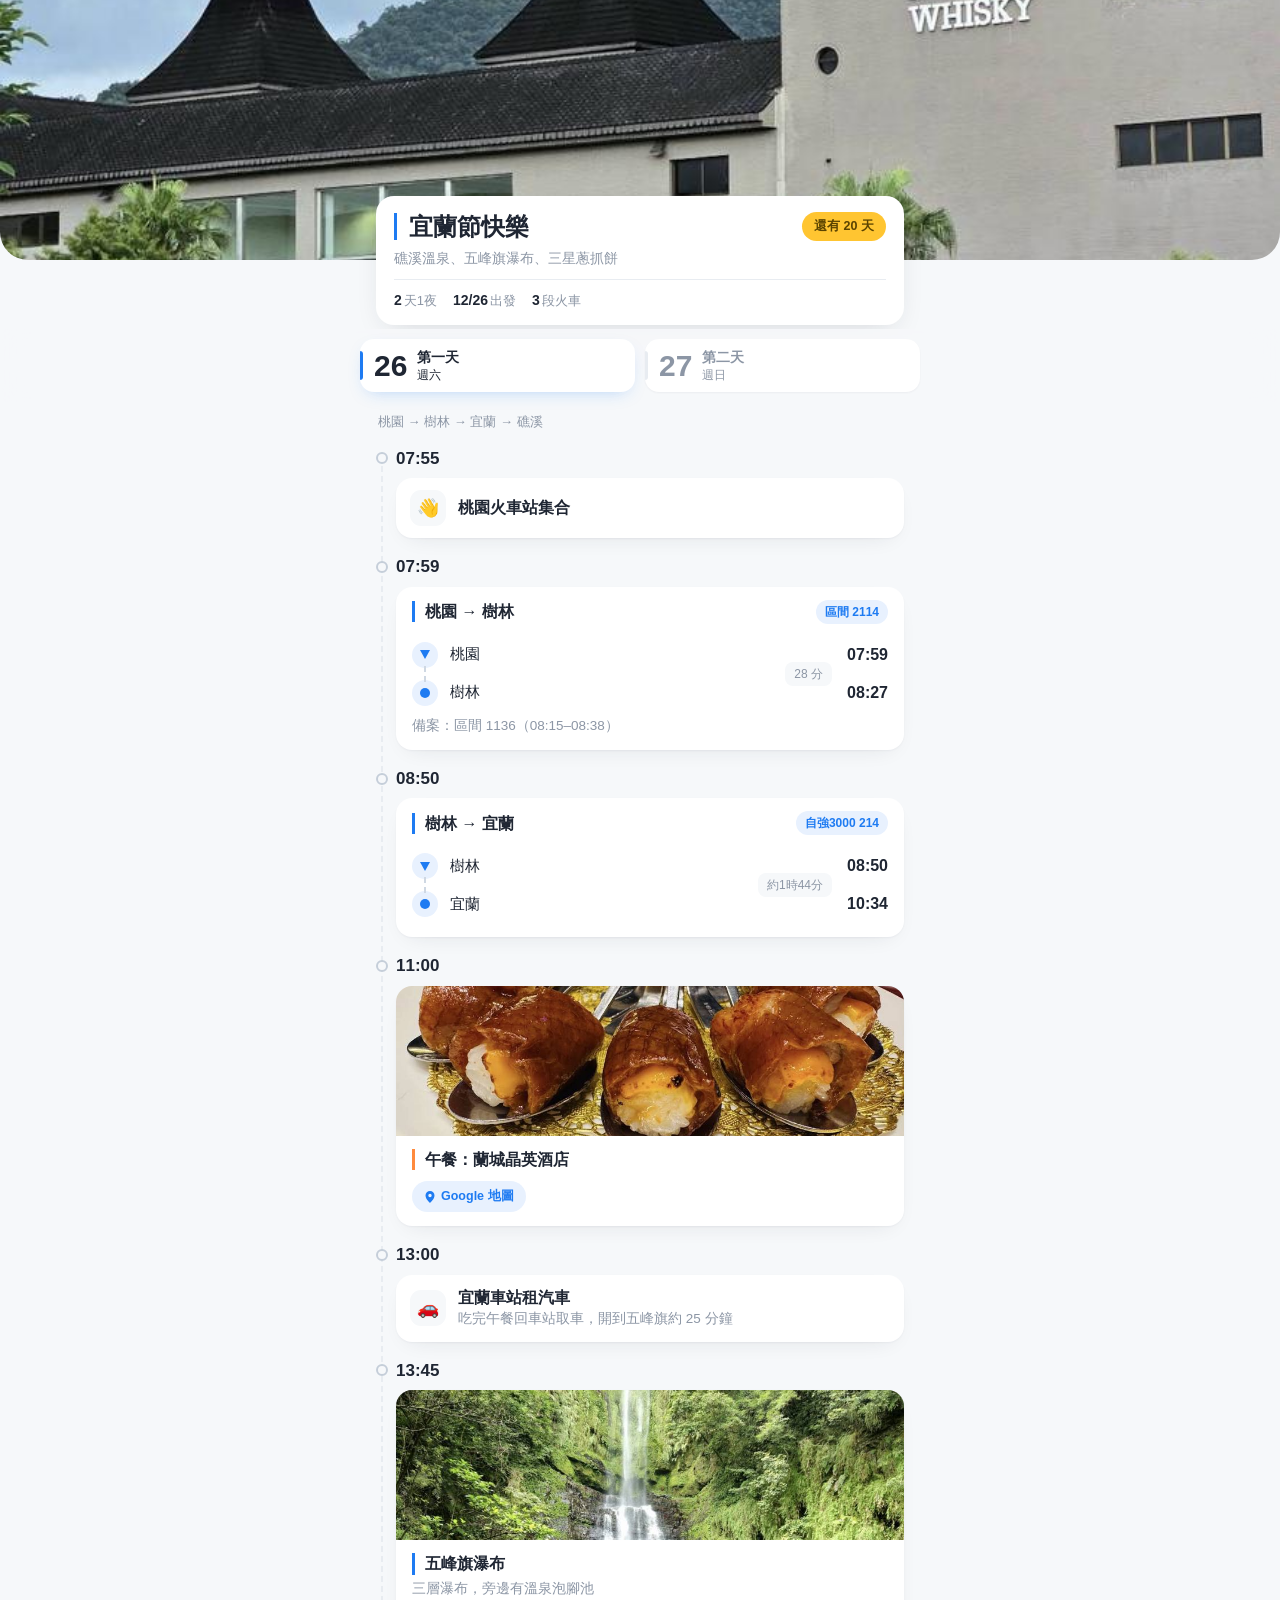
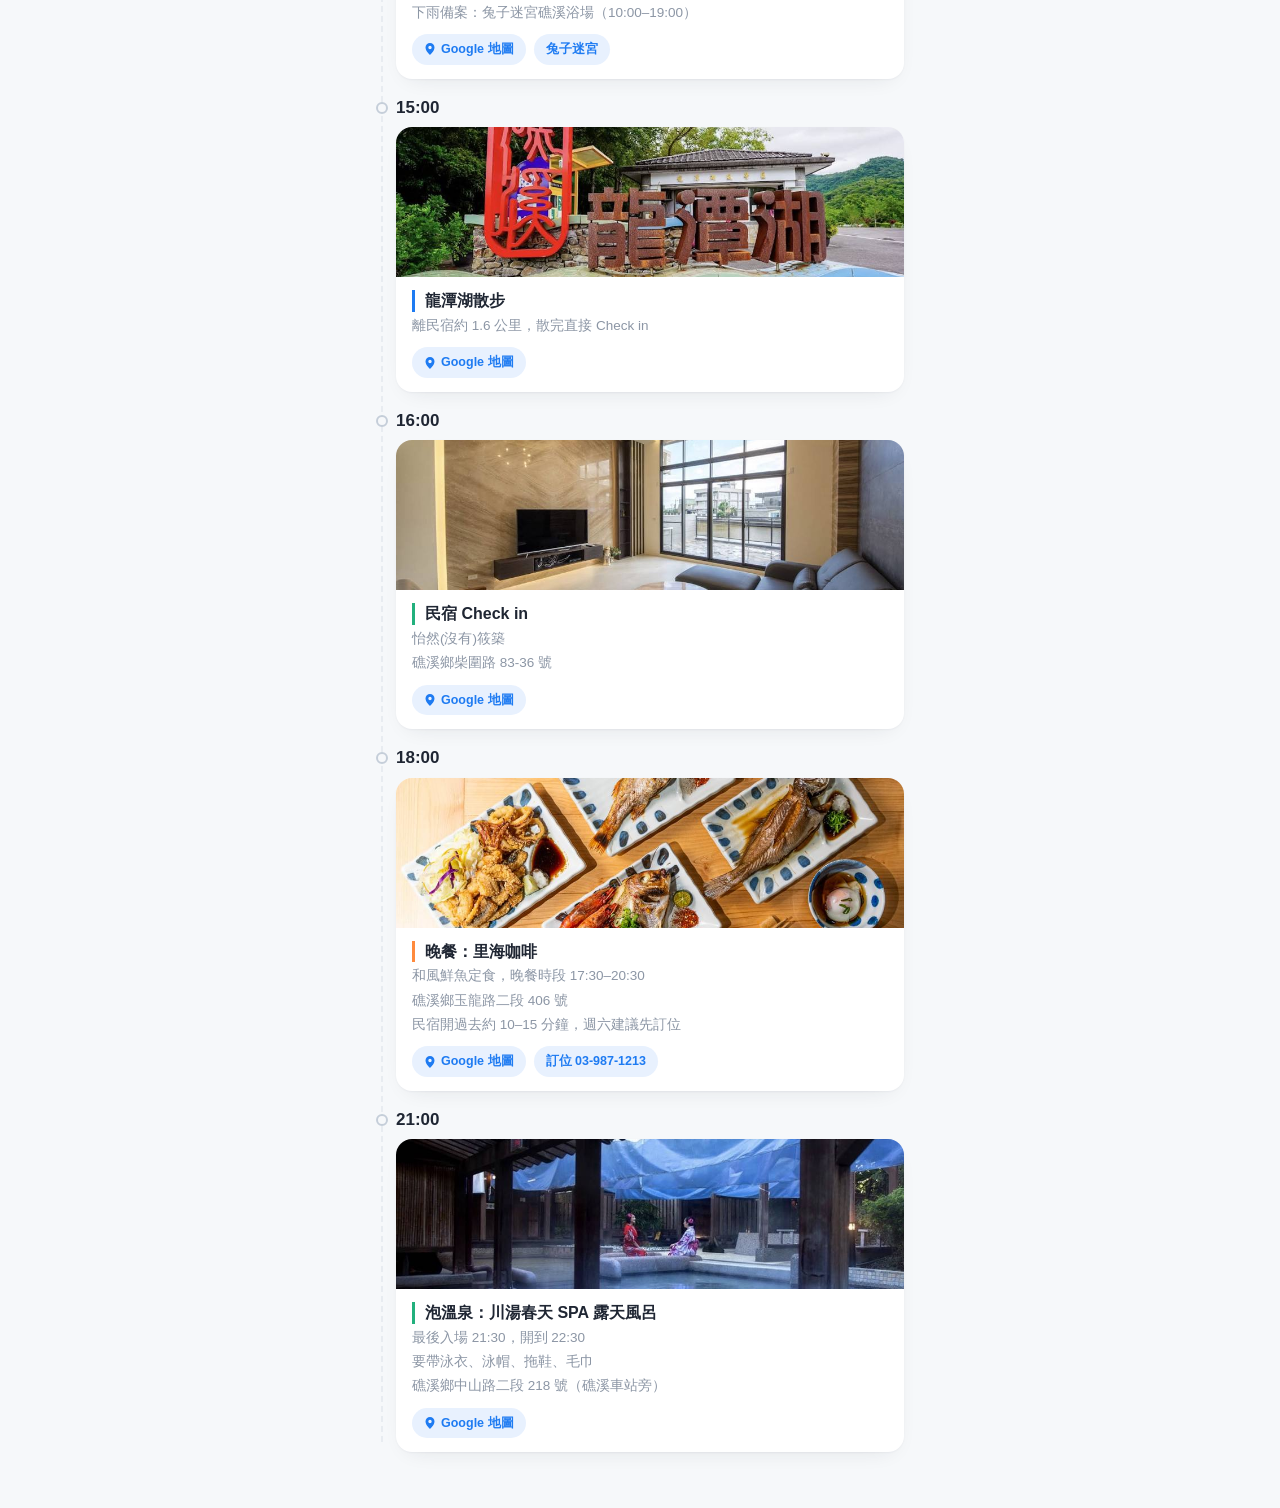
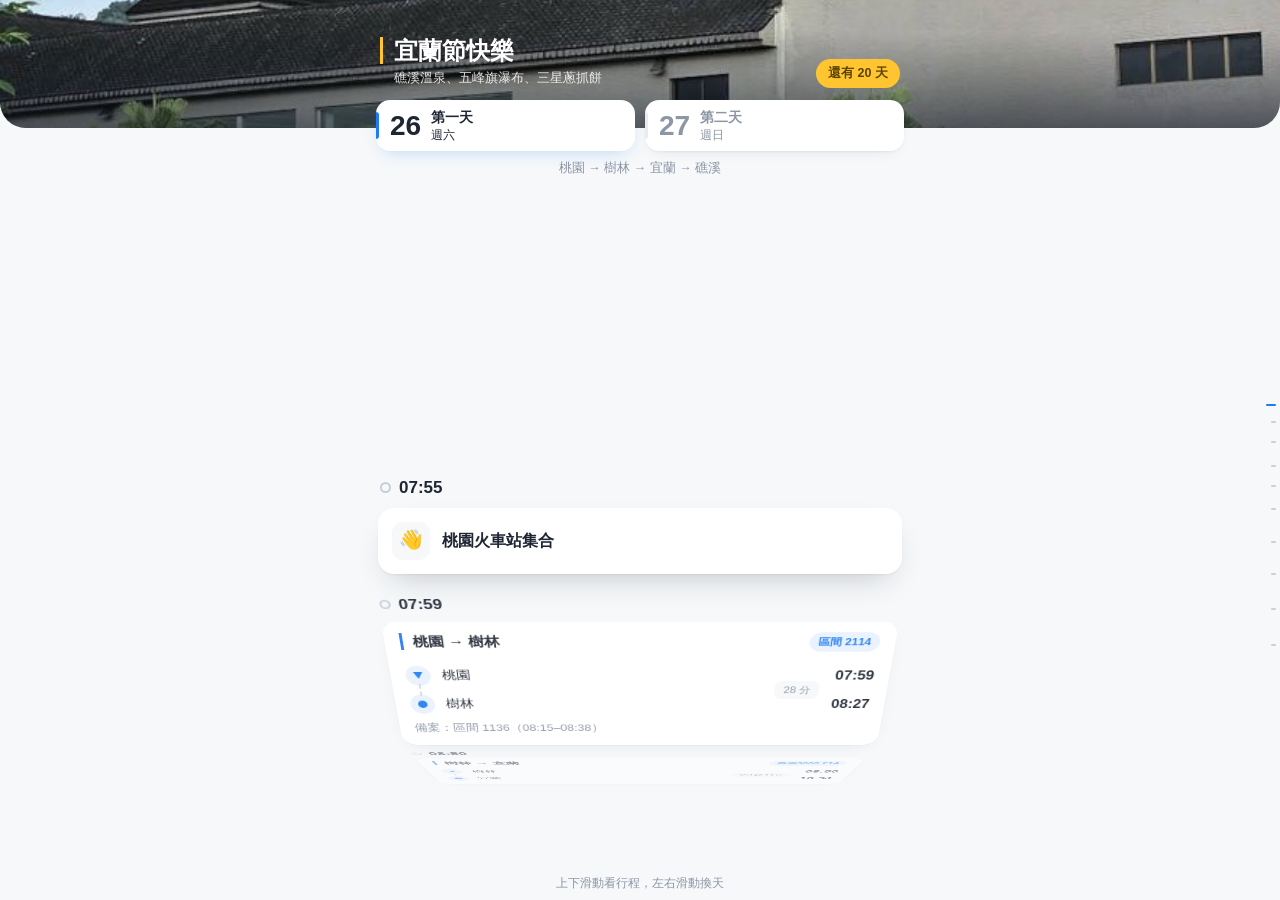
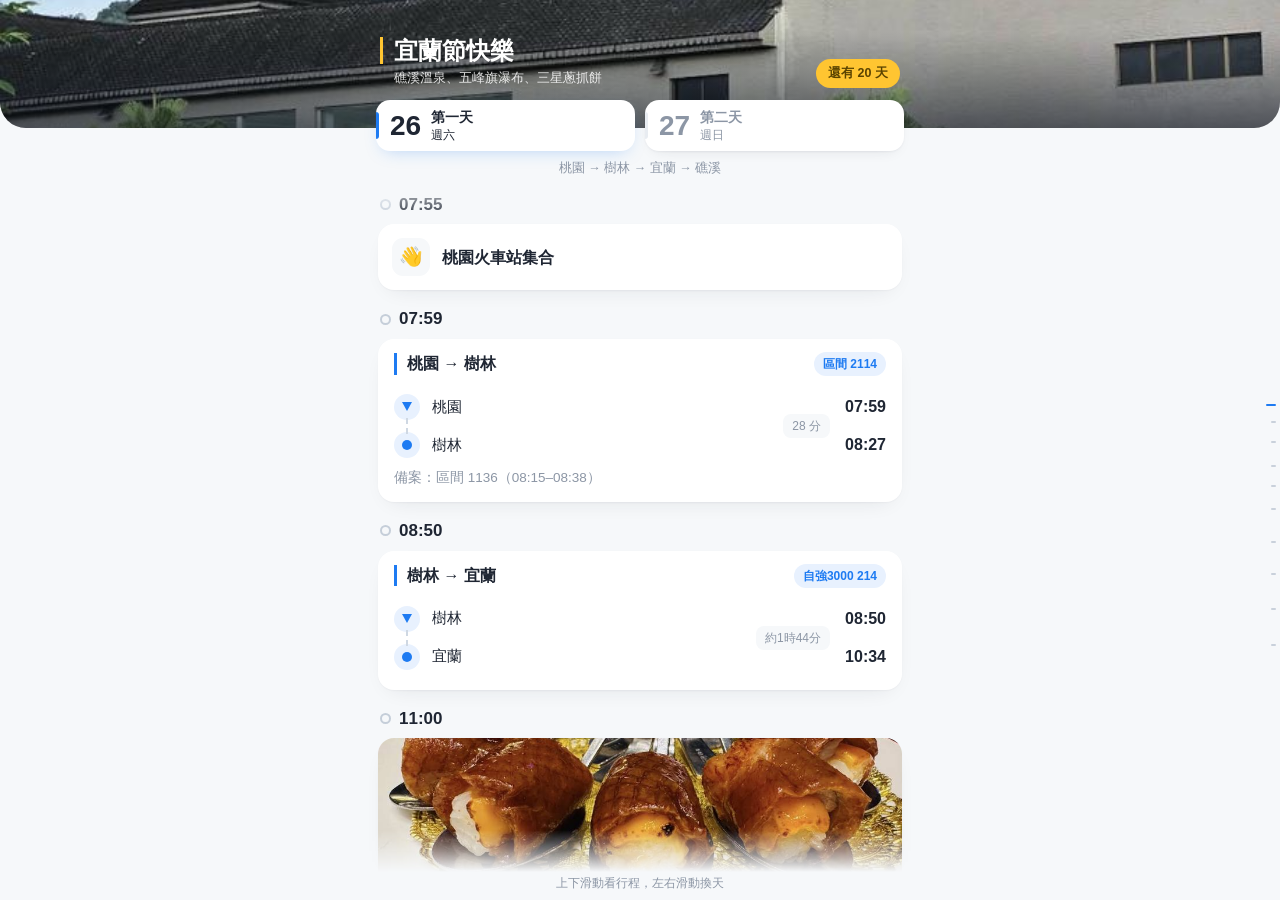
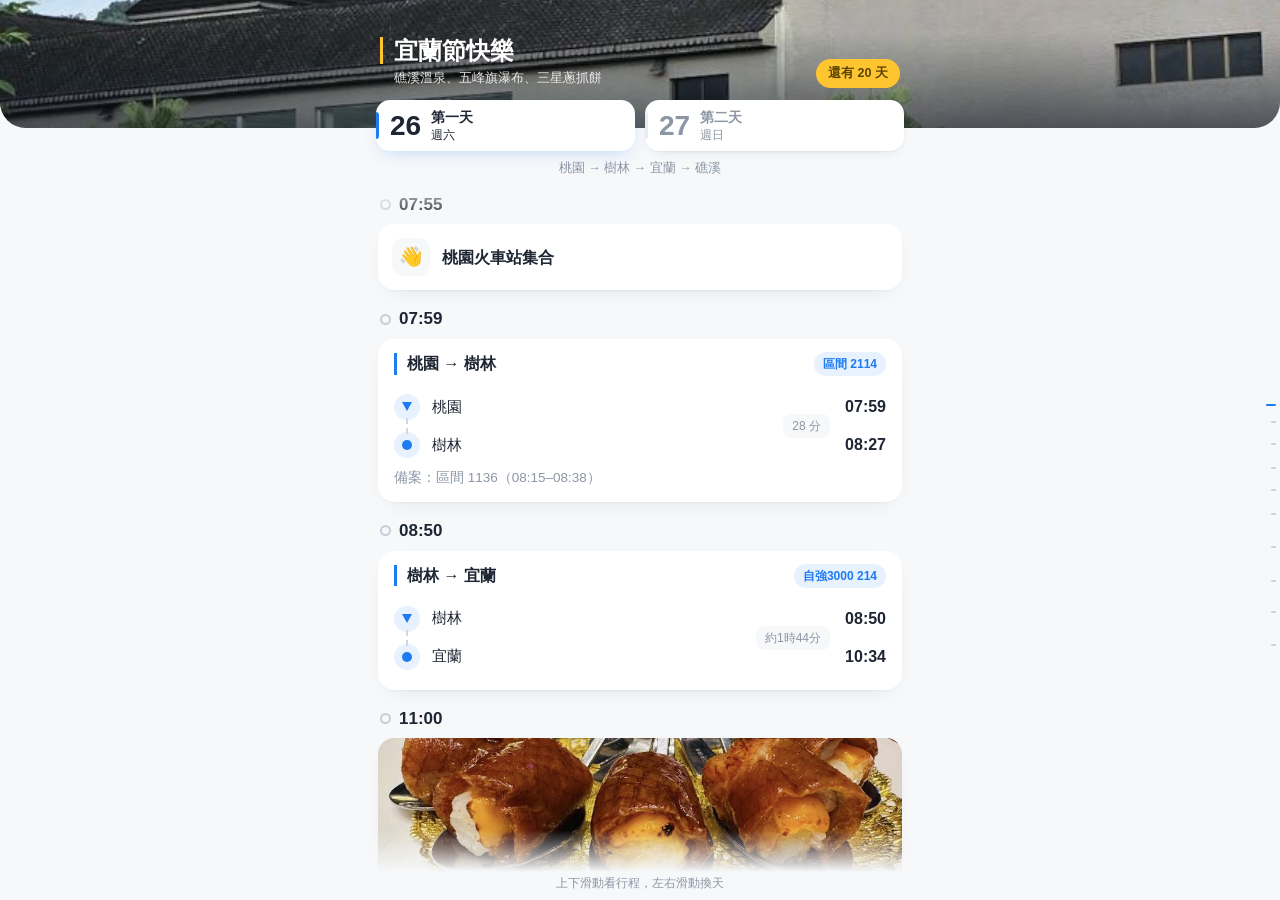
